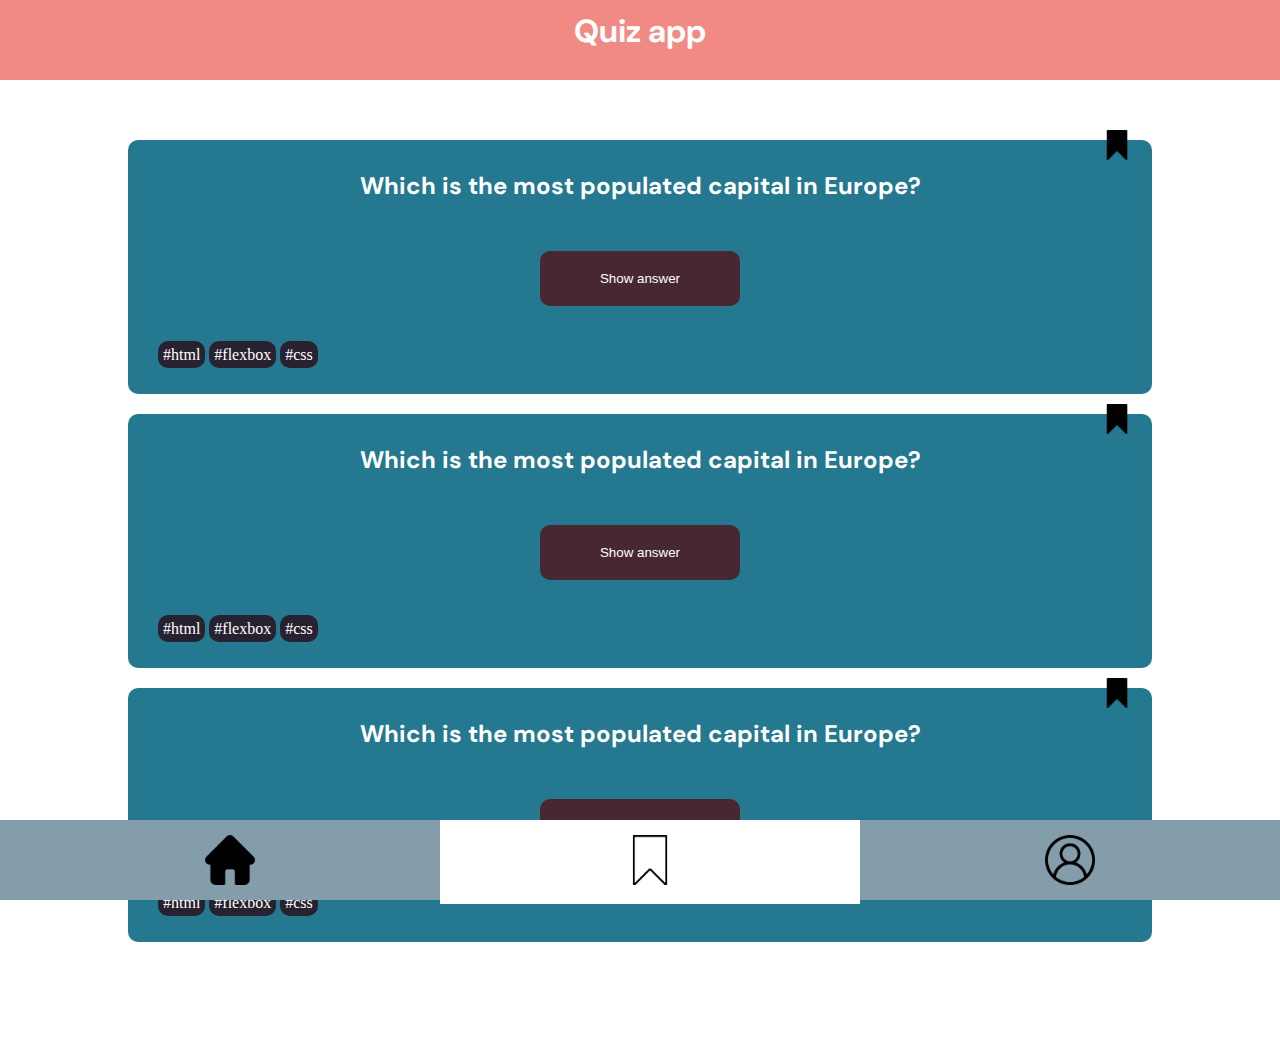
==== bookmarks.html @ 79857cab "Updates" ====
<!DOCTYPE html>
<html lang="en">
<head>
	<meta charset="UTF-8">
	<meta name="viewport" content="width=device-width, initial-scale=1.0">
	<title>Home page</title>
	<link rel="preconnect" href="https://fonts.googleapis.com">
<link rel="preconnect" href="https://fonts.gstatic.com" crossorigin>
<link href="https://fonts.googleapis.com/css2?family=DM+Sans:ital,opsz,wght@0,9..40,300;0,9..40,400;0,9..40,700;1,9..40,300;1,9..40,400;1,9..40,700&display=swap" rel="stylesheet">
	<link rel="stylesheet" href="./css/style.css">
</head>
<body>
	<header class="header"><h1>Quiz app</h1></header>
<main>
	<section class="card" id="top"><h2 class="card__heading">Which is the most populated capital in Europe?</h2>
		<img src="./img/bookmark_filled.png" class="bmimg">
		<button class="buttons">Show answer</button>
		<div>
			<span class="tags">#html</span> 
			<span class="tags">#flexbox</span>
			<span class="tags">#css</span>
		</div>
		</section>

		<section class="card" id="top"><h2 class="card__heading">Which is the most populated capital in Europe?</h2>
			<img src="./img/bookmark_filled.png" class="bmimg">
			<button class="buttons">Show answer</button>
			<div>
				<span class="tags">#html</span> 
				<span class="tags">#flexbox</span>
				<span class="tags">#css</span>
			</div>
			</section>

			<section class="card" id="top"><h2 class="card__heading">Which is the most populated capital in Europe?</h2>
				<img src="./img/bookmark_filled.png" class="bmimg">
				<button class="buttons">Show answer</button>
				<div>
					<span class="tags">#html</span> 
					<span class="tags">#flexbox</span>
					<span class="tags">#css</span>
				</div>
				</section>

</main>
<nav>
	<ul class="navigation">
	<li ><a href="index.html"><img src="./img/home_filled.png"></a></li>
	<li class="specialnav"><a href="#"><img src="./img/bookmark_transparent.png"></a></li>
	<li><a href="profile.html"><img src="./img/profile.png"></a></li> 
	</ul>
</nav>
</body>
</html>
---- css/style.css ----
@import "./global.css";
@import "./button.css";
@import "./header.css";
@import "./card.css";
@import "./navigation.css";

* {
	box-sizing: border-box;
	padding: 0;
	margin: 0;
  }

main {
	
	margin-top: 80px;
	margin-bottom: 120px;
	padding-top: 40px;
  }

.profile {
		display: flex;
		align-items: center;
	}
	
.profile_img {

	border-radius: 10px;
	width: 150px; 
	height: auto;
	margin-left: 30px;

	}
	
.profile-info {
	display: flex;
    flex-direction: column;
    justify-content: center;
    margin-left: 60px;
}

.profile-info h3 {
    margin: 0;
}

.infotable {
    display: flex;
    justify-content: center;
	margin-top: 10px;
}

.infotable button {
    padding: 10px 20px;
    margin: 0 5px;
    background-color: var(--darkblue);
    color: #fff;
    border: none;
    border-radius: 5px;
    cursor: pointer;
}

.infotable .icon {
    margin-right: 5px;
}

.about {



:root {
	--whitecolor: #ffffff;
	--pinkcolor: #F18A85; 
	--whitecolor: #ffffff; 
	--darkblue: #24788F;
	--greycolor: #282130;
}
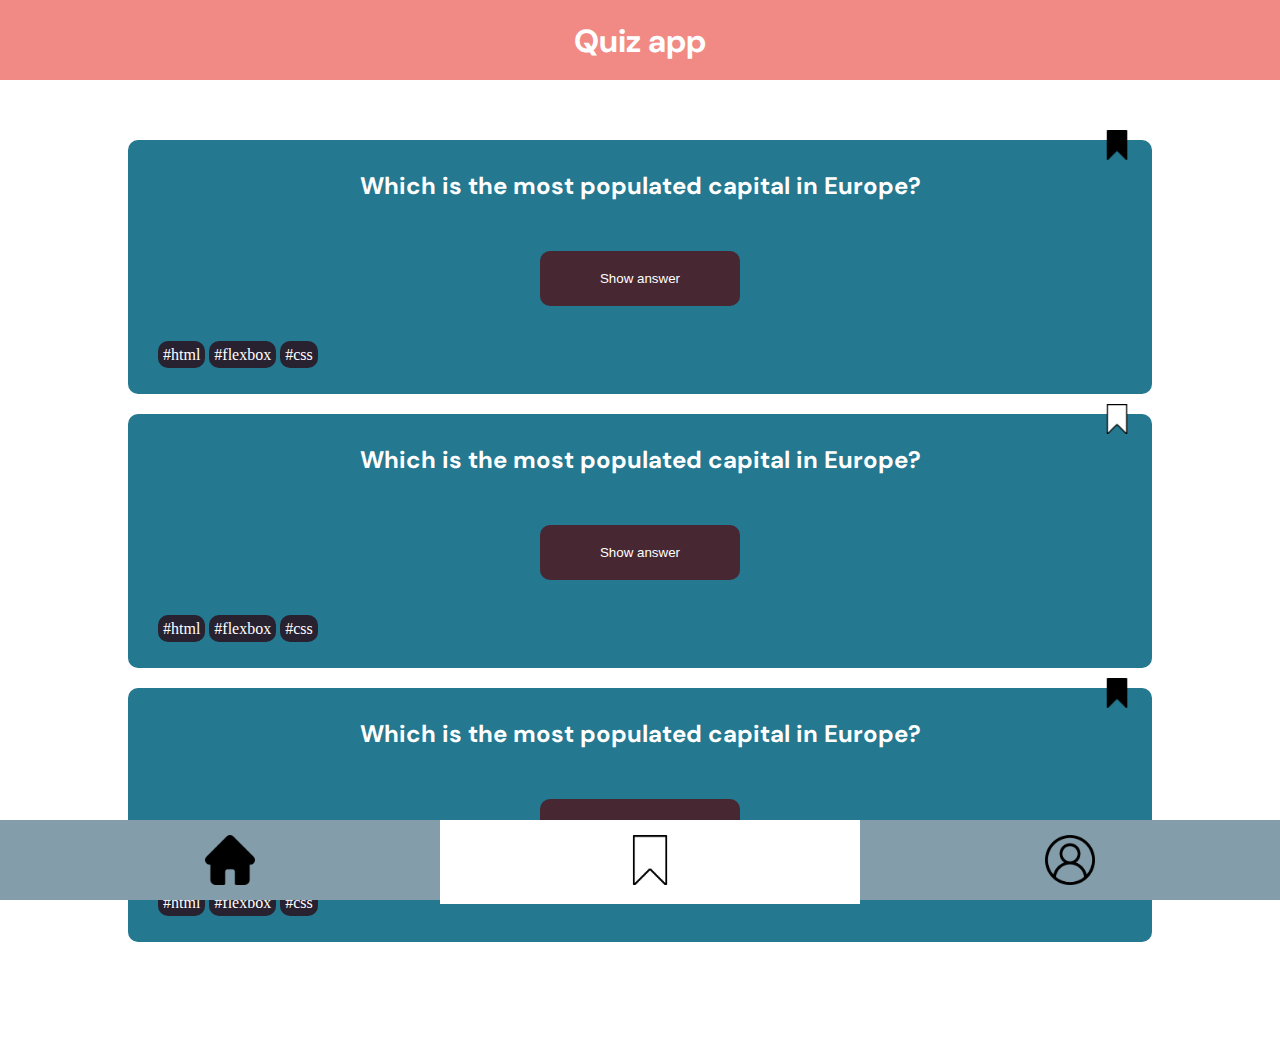
==== commit 173a8c62: "Did changes in index and bookmark" ====
--- a/bookmarks.html
+++ b/bookmarks.html
@@ -23,7 +23,7 @@
 		</section>
 
 		<section class="card" id="top"><h2 class="card__heading">Which is the most populated capital in Europe?</h2>
-			<img src="./img/bookmark_filled.png" class="bmimg">
+			<img src="./img/bookmark.png" class="bmimg">
 			<button class="buttons">Show answer</button>
 			<div>
 				<span class="tags">#html</span> 
--- a/css/style.css
+++ b/css/style.css
@@ -36,10 +36,14 @@
     flex-direction: column;
     justify-content: center;
     margin-left: 60px;
+	font-family: 'DM Sans', sans-serif;
+	font-size: 24px;
+	font-weight: bolder;
 }
 
-.profile-info h3 {
-    margin: 0;
+p {
+	text-align: center;
+	font-family: 'DM Sans', sans-serif;
 }
 
 .infotable {
@@ -62,7 +66,6 @@
     margin-right: 5px;
 }
 
-.about {
 
 
 
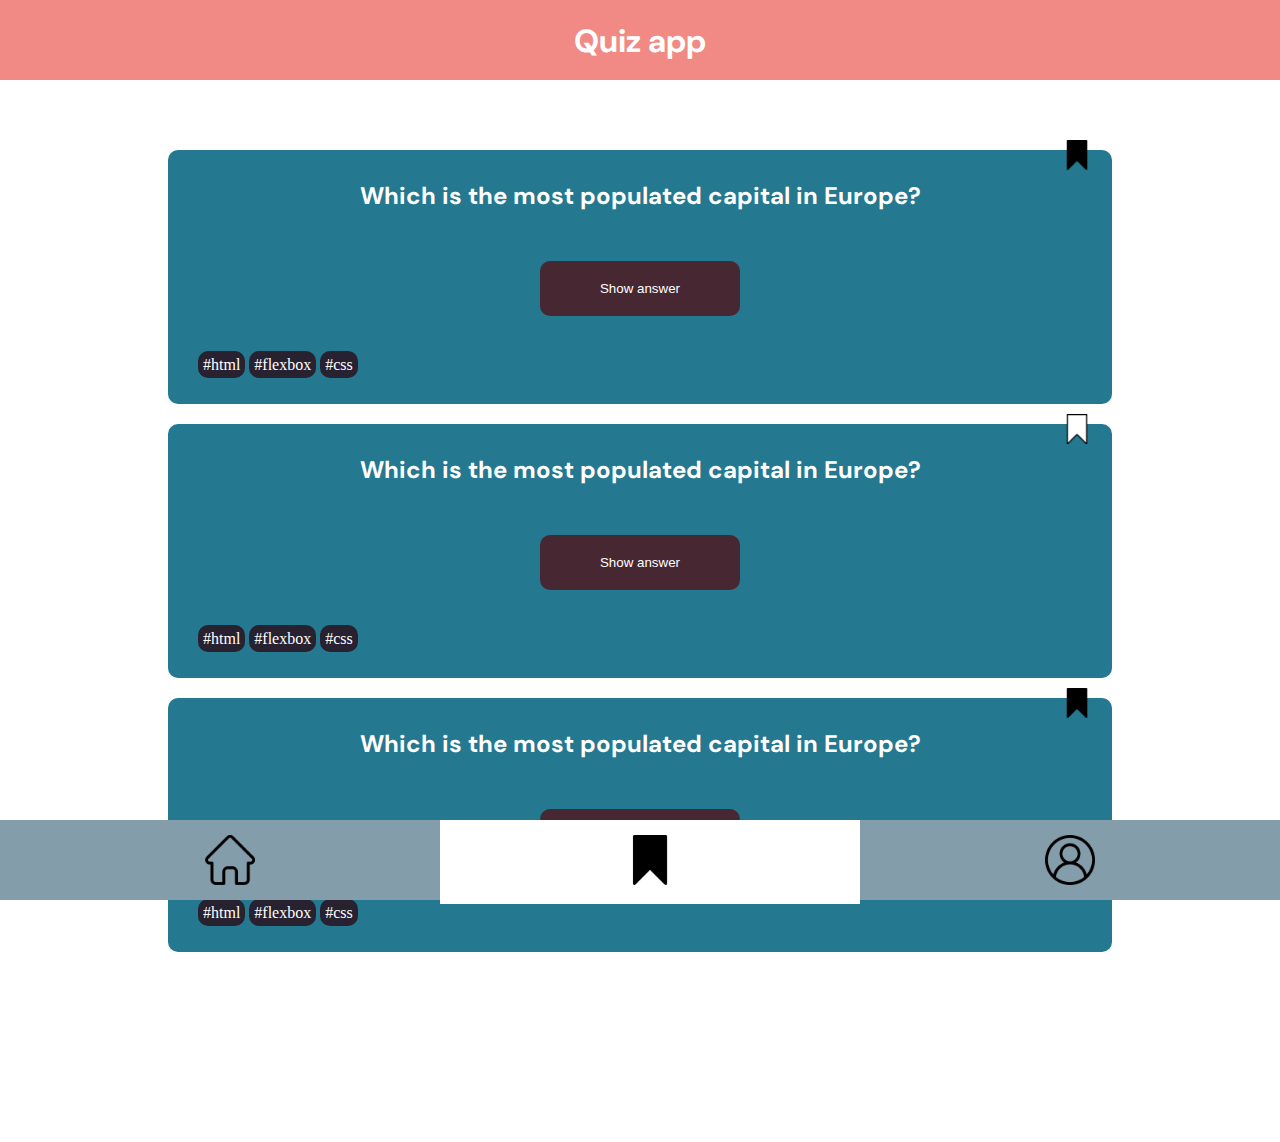
==== commit f69832bc: "The page with px" ====
--- a/bookmarks.html
+++ b/bookmarks.html
@@ -45,8 +45,8 @@
 </main>
 <nav>
 	<ul class="navigation">
-	<li ><a href="index.html"><img src="./img/home_filled.png"></a></li>
-	<li class="specialnav"><a href="#"><img src="./img/bookmark_transparent.png"></a></li>
+	<li ><a href="index.html"><img src="./img/home.png"></a></li>
+	<li class="specialnav"><a href="#"><img src="./img/bookmark_filled.png"></a></li>
 	<li><a href="profile.html"><img src="./img/profile.png"></a></li> 
 	</ul>
 </nav>
--- a/css/style.css
+++ b/css/style.css
@@ -15,6 +15,7 @@
 	margin-top: 80px;
 	margin-bottom: 120px;
 	padding-top: 40px;
+	padding: 50px;
   }
 
 .profile {
@@ -42,7 +43,7 @@
 }
 
 p {
-	text-align: center;
+
 	font-family: 'DM Sans', sans-serif;
 }
 
@@ -66,7 +67,11 @@
     margin-right: 5px;
 }
 
-
+.profile-section {
+	display: flex;
+	flex-direction: column;
+	gap: 30px;
+}
 
 
 :root {
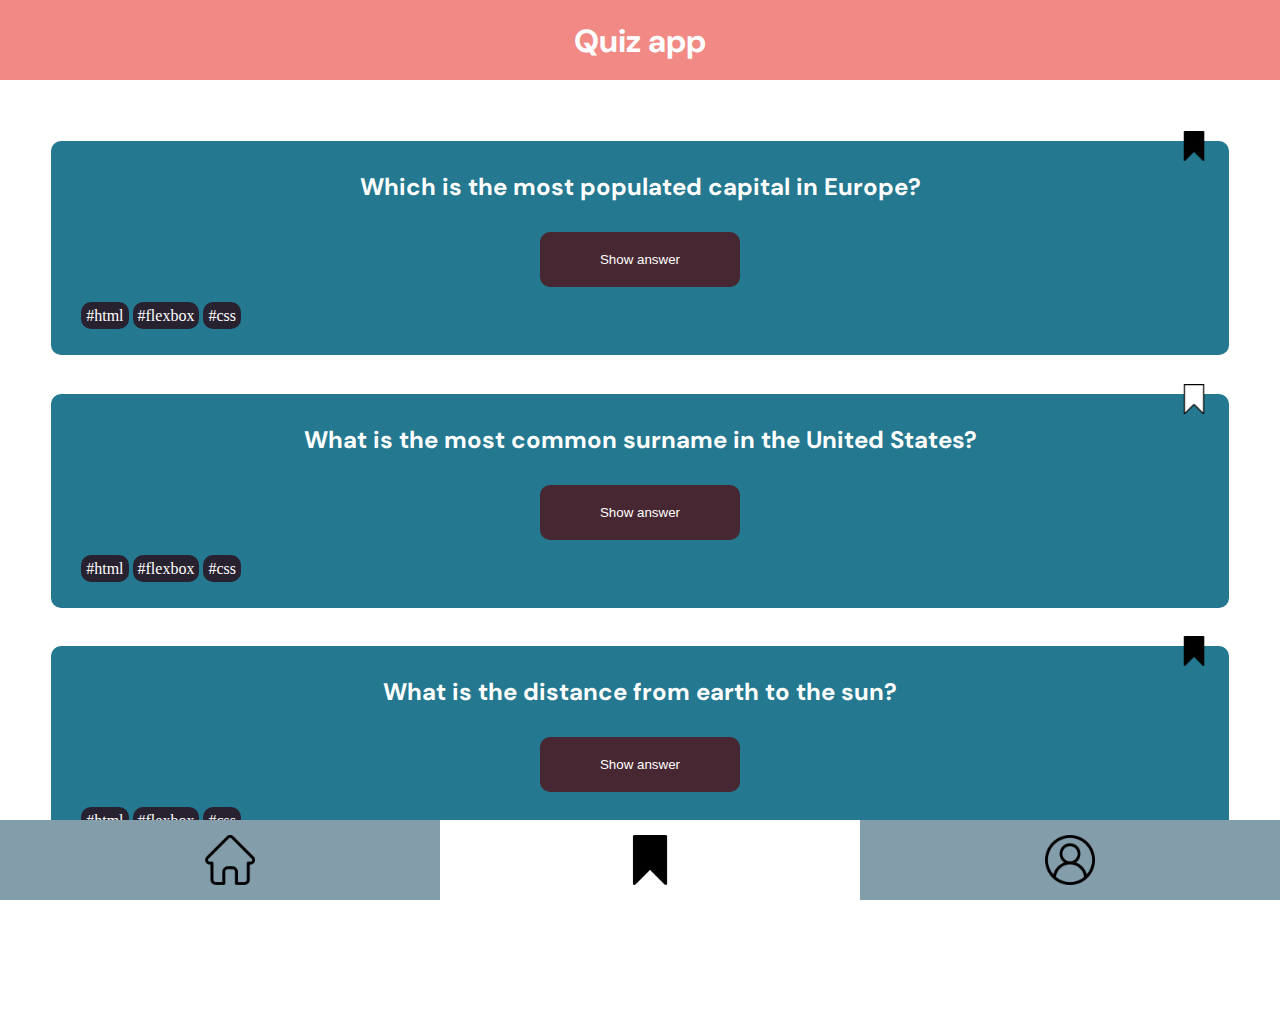
==== commit 3367d9df: "Add changes in the bookmarks and index" ====
--- a/bookmarks.html
+++ b/bookmarks.html
@@ -22,7 +22,7 @@
 		</div>
 		</section>
 
-		<section class="card" id="top"><h2 class="card__heading">Which is the most populated capital in Europe?</h2>
+		<section class="card" id="top"><h2 class="card__heading">What is the most common surname in the United States?</h2>
 			<img src="./img/bookmark.png" class="bmimg">
 			<button class="buttons">Show answer</button>
 			<div>
@@ -32,7 +32,7 @@
 			</div>
 			</section>
 
-			<section class="card" id="top"><h2 class="card__heading">Which is the most populated capital in Europe?</h2>
+			<section class="card" id="top"><h2 class="card__heading">What is the distance from earth to the sun?</h2>
 				<img src="./img/bookmark_filled.png" class="bmimg">
 				<button class="buttons">Show answer</button>
 				<div>
--- a/css/style.css
+++ b/css/style.css
@@ -3,6 +3,7 @@
 @import "./header.css";
 @import "./card.css";
 @import "./navigation.css";
+@import "./switch.css";
 
 * {
 	box-sizing: border-box;
@@ -12,10 +13,13 @@
 
 main {
 	
-	margin-top: 80px;
-	margin-bottom: 120px;
-	padding-top: 40px;
-	padding: 50px;
+	margin-top: 90px;
+	margin-bottom: 100px;
+	padding: 4%;
+	display: flex;
+	gap: 3vw;
+	flex-direction: column;
+
   }
 
 .profile {
@@ -45,12 +49,15 @@
 p {
 
 	font-family: 'DM Sans', sans-serif;
+	
 }
 
 .infotable {
     display: flex;
     justify-content: center;
 	margin-top: 10px;
+	gap: 60px;
+
 }
 
 .infotable button {
@@ -64,7 +71,7 @@
 }
 
 .infotable .icon {
-    margin-right: 5px;
+    margin-right: 2px;
 }
 
 .profile-section {
@@ -73,11 +80,29 @@
 	gap: 30px;
 }
 
+.darkmode {
+
+	display: inline;
+	margin-right: 120px;
+
+	
+}
+
+@media (prefers-color-scheme: dark) {
+    * {
+        color: white;
+    }
+
+    body {
+        background-color:var(--grey);
+    }
+}
 
 :root {
 	--whitecolor: #ffffff;
 	--pinkcolor: #F18A85; 
-	--whitecolor: #ffffff; 
 	--darkblue: #24788F;
 	--greycolor: #282130;
+	--grey: rgb(121, 121, 121); 
 }
+
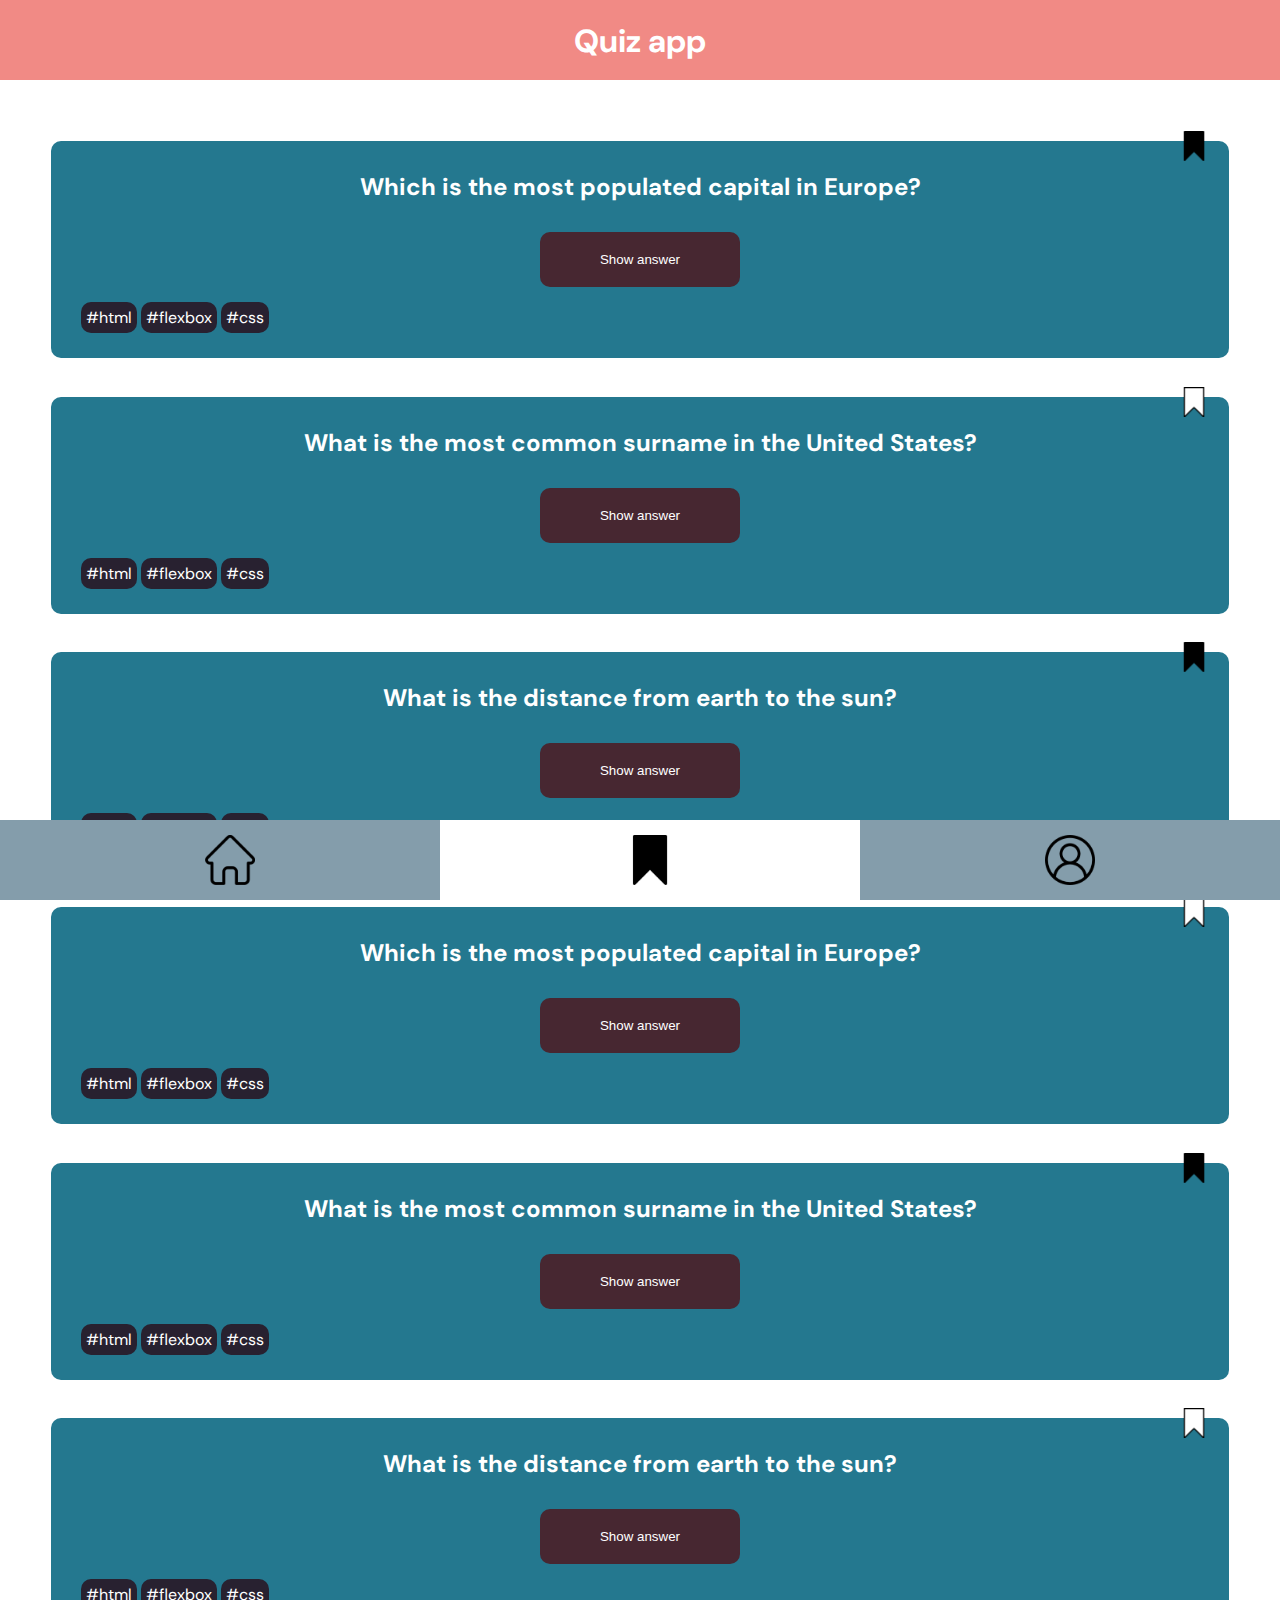
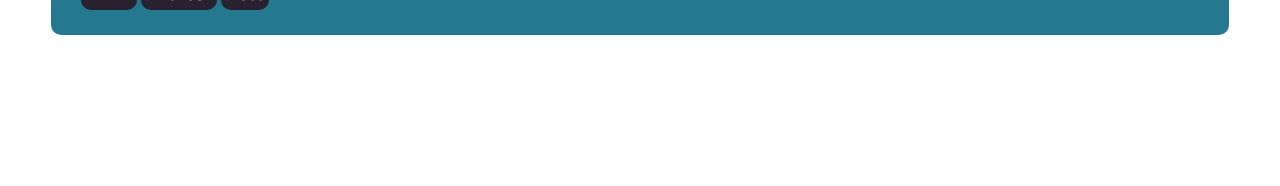
==== commit 3218c85a: "Add more cards" ====
--- a/bookmarks.html
+++ b/bookmarks.html
@@ -12,7 +12,7 @@
 <body>
 	<header class="header"><h1>Quiz app</h1></header>
 <main>
-	<section class="card" id="top"><h2 class="card__heading">Which is the most populated capital in Europe?</h2>
+	<section class="card"><h2 class="card__heading">Which is the most populated capital in Europe?</h2>
 		<img src="./img/bookmark_filled.png" class="bmimg">
 		<button class="buttons">Show answer</button>
 		<div>
@@ -22,7 +22,7 @@
 		</div>
 		</section>
 
-		<section class="card" id="top"><h2 class="card__heading">What is the most common surname in the United States?</h2>
+		<section class="card"><h2 class="card__heading">What is the most common surname in the United States?</h2>
 			<img src="./img/bookmark.png" class="bmimg">
 			<button class="buttons">Show answer</button>
 			<div>
@@ -32,7 +32,7 @@
 			</div>
 			</section>
 
-			<section class="card" id="top"><h2 class="card__heading">What is the distance from earth to the sun?</h2>
+			<section class="card"><h2 class="card__heading">What is the distance from earth to the sun?</h2>
 				<img src="./img/bookmark_filled.png" class="bmimg">
 				<button class="buttons">Show answer</button>
 				<div>
@@ -41,6 +41,36 @@
 					<span class="tags">#css</span>
 				</div>
 				</section>
+
+				<section class="card"><h2 class="card__heading">Which is the most populated capital in Europe?</h2>
+					<img src="./img/bookmark.png" class="bmimg">
+					<button class="buttons">Show answer</button>
+					<div>
+						<span class="tags">#html</span> 
+						<span class="tags">#flexbox</span>
+						<span class="tags">#css</span>
+					</div>
+					</section>
+			
+					<section class="card"><h2 class="card__heading">What is the most common surname in the United States?</h2>
+						<img src="./img/bookmark_filled.png" class="bmimg">
+						<button class="buttons">Show answer</button>
+						<div>
+							<span class="tags">#html</span> 
+							<span class="tags">#flexbox</span>
+							<span class="tags">#css</span>
+						</div>
+						</section>
+			
+						<section class="card"><h2 class="card__heading">What is the distance from earth to the sun?</h2>
+							<img src="./img/bookmark.png" class="bmimg">
+							<button class="buttons">Show answer</button>
+							<div>
+								<span class="tags">#html</span> 
+								<span class="tags">#flexbox</span>
+								<span class="tags">#css</span>
+							</div>
+							</section>
 
 </main>
 <nav>
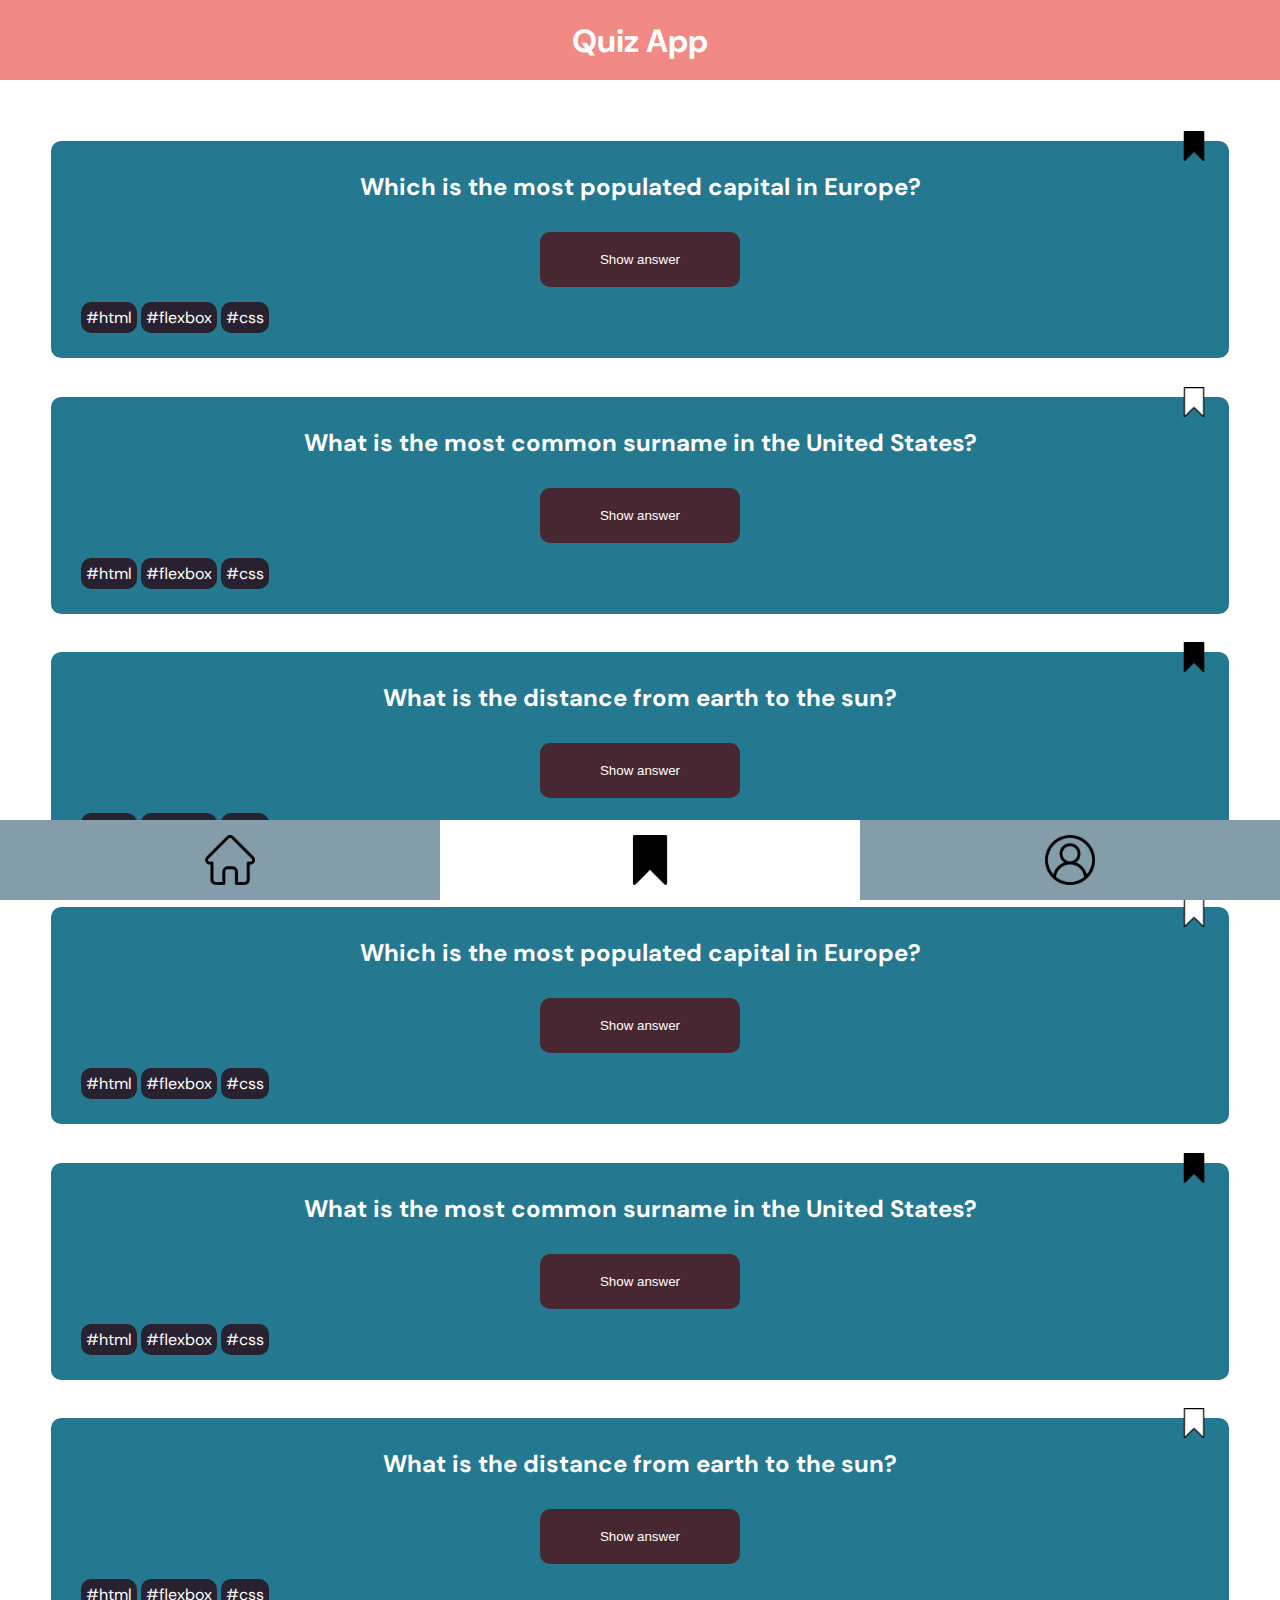
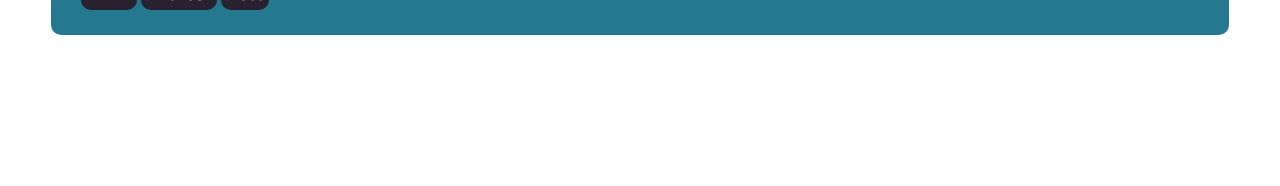
==== commit ca0b5676: "Change titles" ====
--- a/bookmarks.html
+++ b/bookmarks.html
@@ -3,14 +3,14 @@
 <head>
 	<meta charset="UTF-8">
 	<meta name="viewport" content="width=device-width, initial-scale=1.0">
-	<title>Home page</title>
+	<title>Bookmarks page</title>
 	<link rel="preconnect" href="https://fonts.googleapis.com">
 <link rel="preconnect" href="https://fonts.gstatic.com" crossorigin>
 <link href="https://fonts.googleapis.com/css2?family=DM+Sans:ital,opsz,wght@0,9..40,300;0,9..40,400;0,9..40,700;1,9..40,300;1,9..40,400;1,9..40,700&display=swap" rel="stylesheet">
 	<link rel="stylesheet" href="./css/style.css">
 </head>
 <body>
-	<header class="header"><h1>Quiz app</h1></header>
+	<header class="header"><h1>Quiz App</h1></header>
 <main>
 	<section class="card"><h2 class="card__heading">Which is the most populated capital in Europe?</h2>
 		<img src="./img/bookmark_filled.png" class="bmimg">
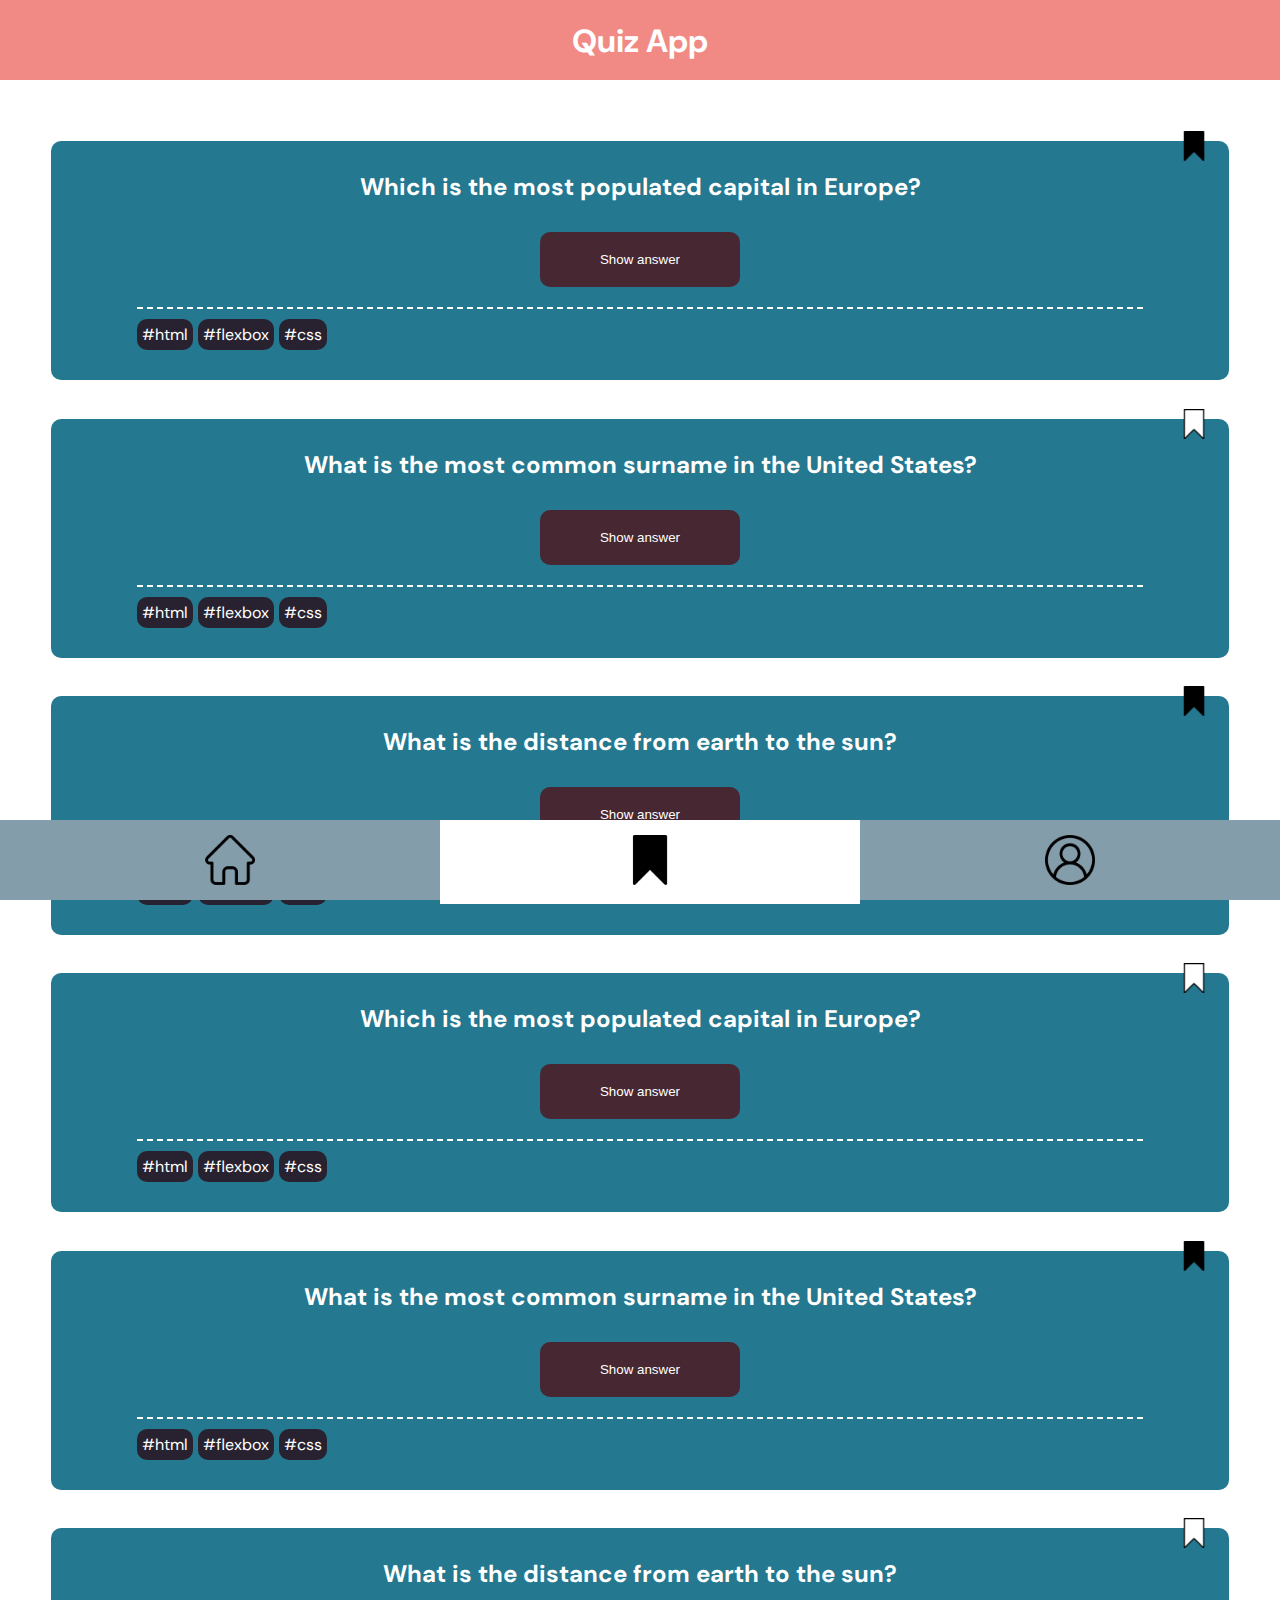
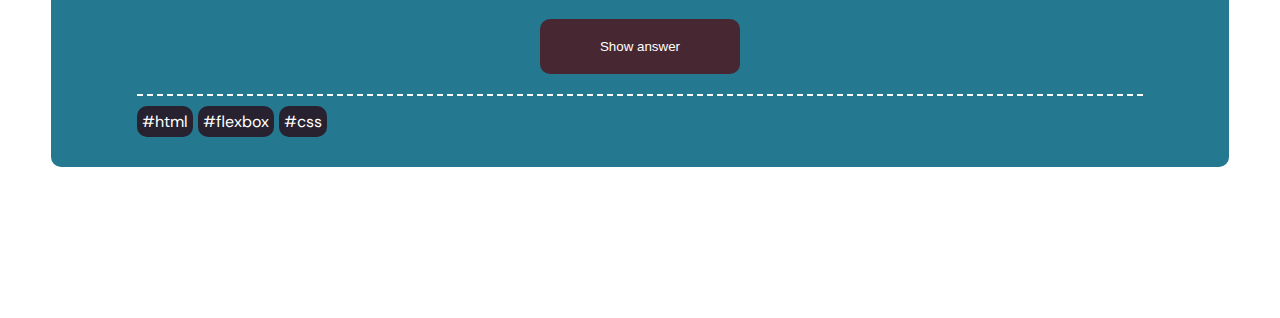
==== commit 56a88964: "Add dots to containers" ====
--- a/bookmarks.html
+++ b/bookmarks.html
@@ -15,7 +15,7 @@
 	<section class="card"><h2 class="card__heading">Which is the most populated capital in Europe?</h2>
 		<img src="./img/bookmark_filled.png" class="bmimg">
 		<button class="buttons">Show answer</button>
-		<div>
+		<div class="dots">
 			<span class="tags">#html</span> 
 			<span class="tags">#flexbox</span>
 			<span class="tags">#css</span>
@@ -25,7 +25,7 @@
 		<section class="card"><h2 class="card__heading">What is the most common surname in the United States?</h2>
 			<img src="./img/bookmark.png" class="bmimg">
 			<button class="buttons">Show answer</button>
-			<div>
+			<div class="dots">
 				<span class="tags">#html</span> 
 				<span class="tags">#flexbox</span>
 				<span class="tags">#css</span>
@@ -35,7 +35,7 @@
 			<section class="card"><h2 class="card__heading">What is the distance from earth to the sun?</h2>
 				<img src="./img/bookmark_filled.png" class="bmimg">
 				<button class="buttons">Show answer</button>
-				<div>
+				<div class="dots">
 					<span class="tags">#html</span> 
 					<span class="tags">#flexbox</span>
 					<span class="tags">#css</span>
@@ -45,7 +45,7 @@
 				<section class="card"><h2 class="card__heading">Which is the most populated capital in Europe?</h2>
 					<img src="./img/bookmark.png" class="bmimg">
 					<button class="buttons">Show answer</button>
-					<div>
+					<div class="dots">
 						<span class="tags">#html</span> 
 						<span class="tags">#flexbox</span>
 						<span class="tags">#css</span>
@@ -55,7 +55,7 @@
 					<section class="card"><h2 class="card__heading">What is the most common surname in the United States?</h2>
 						<img src="./img/bookmark_filled.png" class="bmimg">
 						<button class="buttons">Show answer</button>
-						<div>
+						<div class="dots">
 							<span class="tags">#html</span> 
 							<span class="tags">#flexbox</span>
 							<span class="tags">#css</span>
@@ -65,7 +65,7 @@
 						<section class="card"><h2 class="card__heading">What is the distance from earth to the sun?</h2>
 							<img src="./img/bookmark.png" class="bmimg">
 							<button class="buttons">Show answer</button>
-							<div>
+							<div class="dots">
 								<span class="tags">#html</span> 
 								<span class="tags">#flexbox</span>
 								<span class="tags">#css</span>
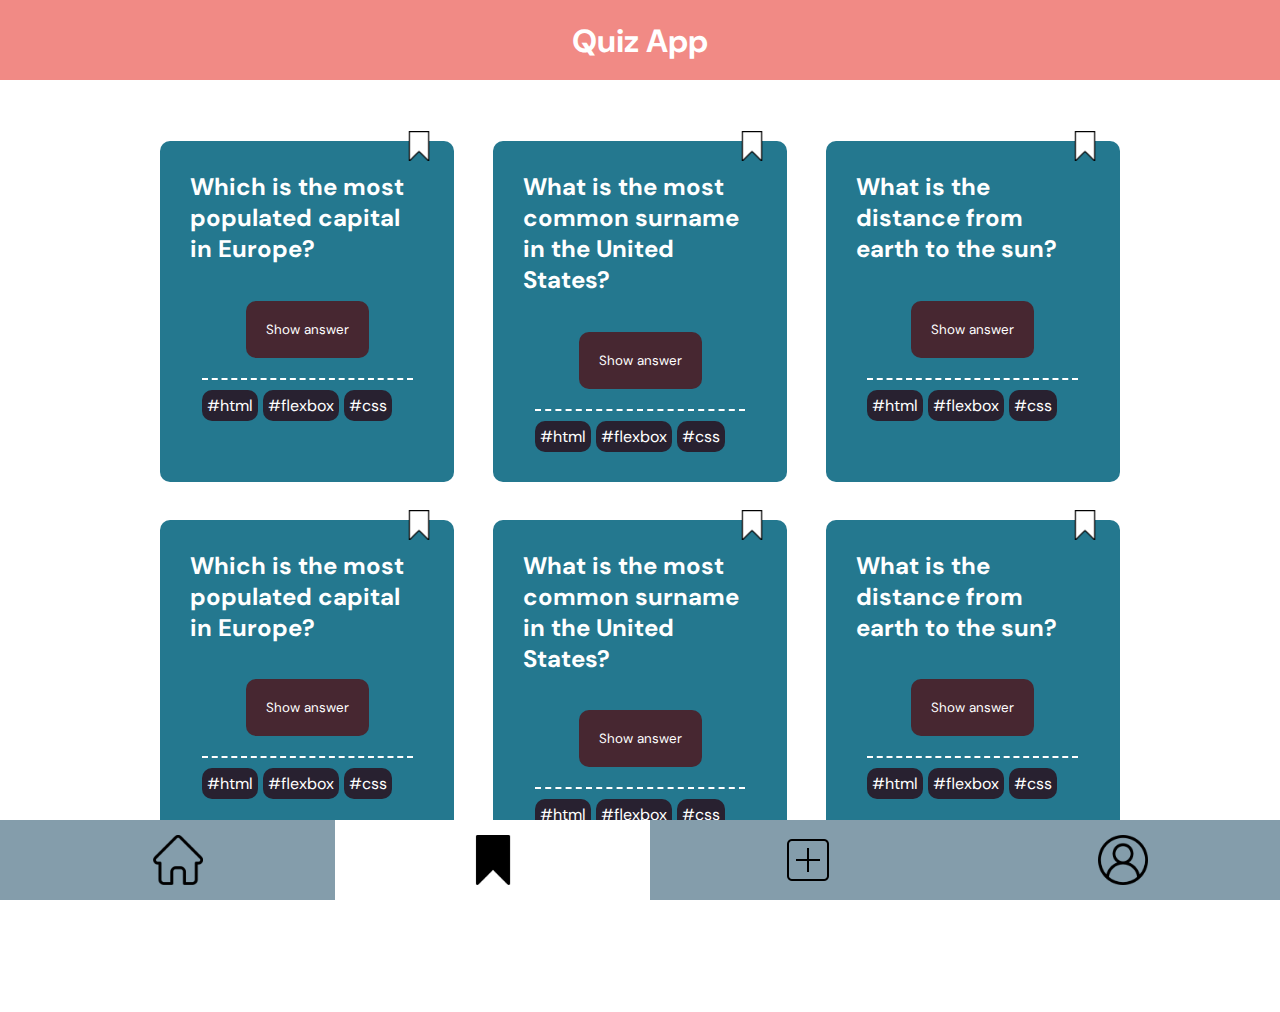
==== commit 08823fb2: "Add forms" ====
--- a/bookmarks.html
+++ b/bookmarks.html
@@ -8,13 +8,15 @@
 <link rel="preconnect" href="https://fonts.gstatic.com" crossorigin>
 <link href="https://fonts.googleapis.com/css2?family=DM+Sans:ital,opsz,wght@0,9..40,300;0,9..40,400;0,9..40,700;1,9..40,300;1,9..40,400;1,9..40,700&display=swap" rel="stylesheet">
 	<link rel="stylesheet" href="./css/style.css">
+	<script src="./js/index.js" defer></script>
 </head>
 <body>
 	<header class="header"><h1>Quiz App</h1></header>
 <main>
 	<section class="card"><h2 class="card__heading">Which is the most populated capital in Europe?</h2>
-		<img src="./img/bookmark_filled.png" class="bmimg">
-		<button class="buttons">Show answer</button>
+		<img src="./img/bookmark.png" class="bmimg" data-js="bookmarkimg">
+		<button class="buttons" data-js="button">Show answer</button>
+		<p class="hidden_answer" data-js="answer">Peterson</p>
 		<div class="dots">
 			<span class="tags">#html</span> 
 			<span class="tags">#flexbox</span>
@@ -23,8 +25,9 @@
 		</section>
 
 		<section class="card"><h2 class="card__heading">What is the most common surname in the United States?</h2>
-			<img src="./img/bookmark.png" class="bmimg">
-			<button class="buttons">Show answer</button>
+			<img src="./img/bookmark.png" class="bmimg" data-js="bookmarkimg">
+			<button class="buttons" data-js="button">Show answer</button>
+			<p class="hidden_answer" data-js="answer">Peterson</p>
 			<div class="dots">
 				<span class="tags">#html</span> 
 				<span class="tags">#flexbox</span>
@@ -33,8 +36,9 @@
 			</section>
 
 			<section class="card"><h2 class="card__heading">What is the distance from earth to the sun?</h2>
-				<img src="./img/bookmark_filled.png" class="bmimg">
-				<button class="buttons">Show answer</button>
+				<img src="./img/bookmark.png" class="bmimg" data-js="bookmarkimg">
+				<button class="buttons" data-js="button">Show answer</button>
+				<p class="hidden_answer" data-js="answer">Peterson</p>
 				<div class="dots">
 					<span class="tags">#html</span> 
 					<span class="tags">#flexbox</span>
@@ -43,8 +47,9 @@
 				</section>
 
 				<section class="card"><h2 class="card__heading">Which is the most populated capital in Europe?</h2>
-					<img src="./img/bookmark.png" class="bmimg">
-					<button class="buttons">Show answer</button>
+					<img src="./img/bookmark.png" class="bmimg" data-js="bookmarkimg">
+					<button class="buttons" data-js="button">Show answer</button>
+					<p class="hidden_answer" data-js="answer">Peterson</p>
 					<div class="dots">
 						<span class="tags">#html</span> 
 						<span class="tags">#flexbox</span>
@@ -53,8 +58,9 @@
 					</section>
 			
 					<section class="card"><h2 class="card__heading">What is the most common surname in the United States?</h2>
-						<img src="./img/bookmark_filled.png" class="bmimg">
-						<button class="buttons">Show answer</button>
+						<img src="./img/bookmark.png" class="bmimg" data-js="bookmarkimg">
+						<button class="buttons" data-js="button">Show answer</button>
+						<p class="hidden_answer" data-js="answer">Peterson</p>
 						<div class="dots">
 							<span class="tags">#html</span> 
 							<span class="tags">#flexbox</span>
@@ -63,8 +69,9 @@
 						</section>
 			
 						<section class="card"><h2 class="card__heading">What is the distance from earth to the sun?</h2>
-							<img src="./img/bookmark.png" class="bmimg">
-							<button class="buttons">Show answer</button>
+							<img src="./img/bookmark.png" class="bmimg" data-js="bookmarkimg">
+							<button class="buttons" data-js="button">Show answer</button>
+							<p class="hidden_answer" data-js="answer">Peterson</p>
 							<div class="dots">
 								<span class="tags">#html</span> 
 								<span class="tags">#flexbox</span>
@@ -77,6 +84,7 @@
 	<ul class="navigation">
 	<li ><a href="index.html"><img src="./img/home.png"></a></li>
 	<li class="specialnav"><a href="#"><img src="./img/bookmark_filled.png"></a></li>
+	<li><a href="form.html"><img src="./img/add.png"></a></li>
 	<li><a href="profile.html"><img src="./img/profile.png"></a></li> 
 	</ul>
 </nav>
--- a/css/style.css
+++ b/css/style.css
@@ -4,11 +4,18 @@
 @import "./card.css";
 @import "./navigation.css";
 @import "./switch.css";
+@import "./form.css";
 
 * {
 	box-sizing: border-box;
 	padding: 0;
 	margin: 0;
+
+  }
+
+  body {
+	background-color: var(--whitecolor);
+	color: var(--greycolor);
   }
 
 main {
@@ -21,6 +28,7 @@
 	flex-direction: column;
 
   }
+
 
 .profile {
 		display: flex;
@@ -80,23 +88,16 @@
 	gap: 30px;
 }
 
-.darkmode {
+.dark-mode {
 
 	display: inline;
 	margin-right: 120px;
+	background-color: var(--grey); 
+	color: #ffffff; 
 
-	
 }
 
-@media (prefers-color-scheme: dark) {
-    * {
-        color: white;
-    }
 
-    body {
-        background-color:var(--grey);
-    }
-}
 
 :root {
 	--whitecolor: #ffffff;
@@ -106,3 +107,14 @@
 	--grey: rgb(121, 121, 121); 
 }
 
+@media(min-width: 900px) {
+main {
+	display: flex;
+	flex-direction: row;
+	flex-wrap: wrap;
+	justify-content: center;
+}
+}
+
+
+
